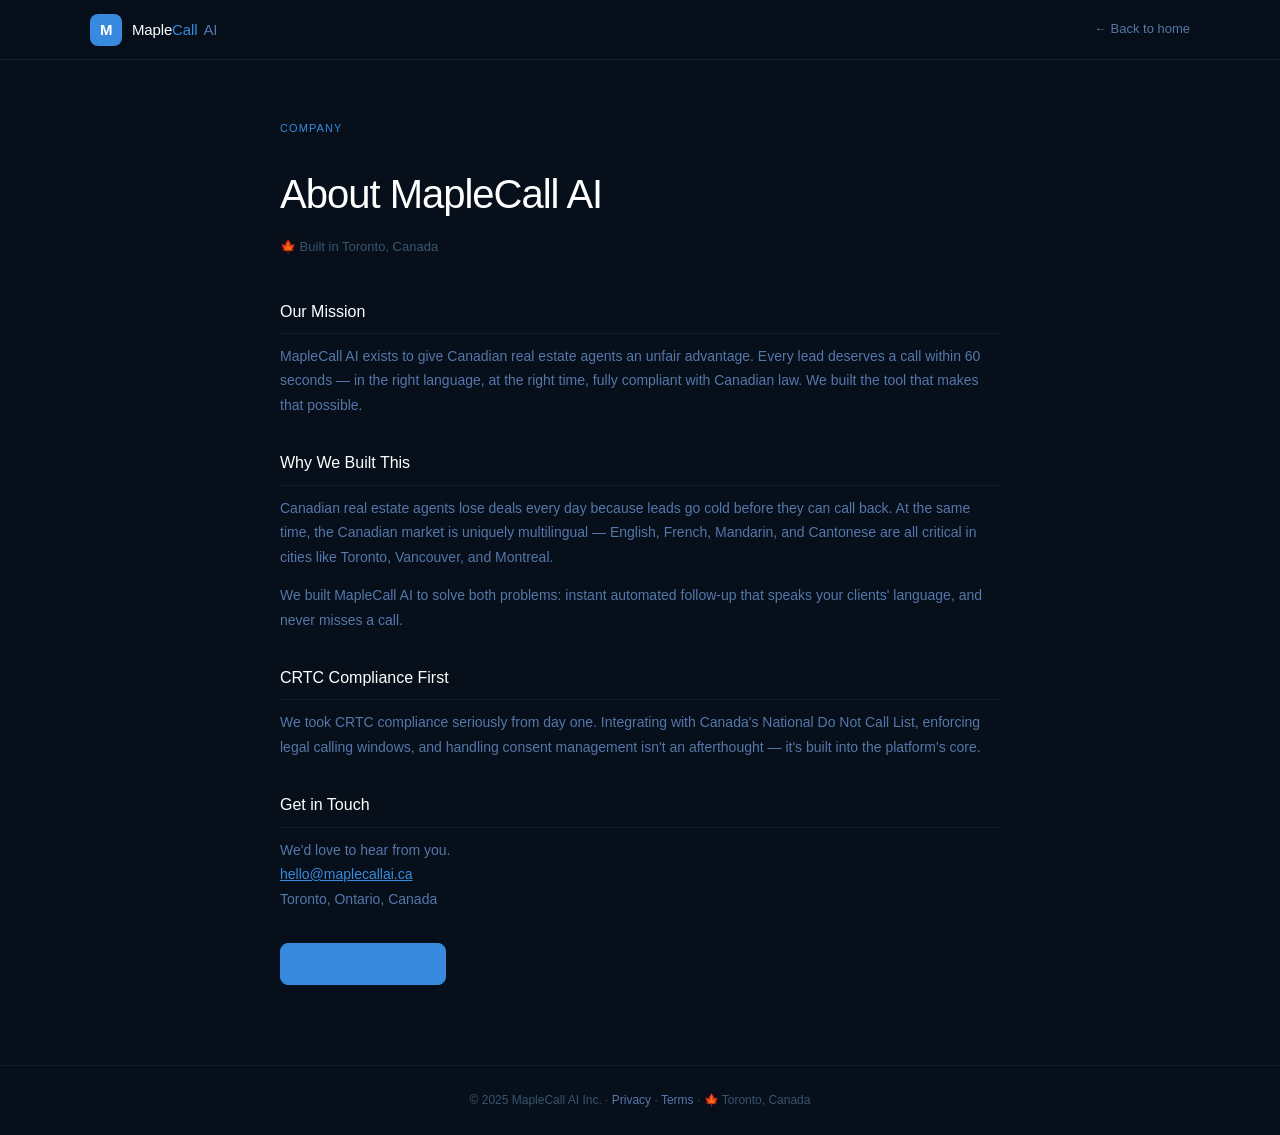
==== about.html @ d35c381b "Fix pricing toggle caching + create all missing pages PRICING TOGGLE: - Add vercel.json with Cache-C" ====
<!DOCTYPE html>
<html lang="en">
<head>
  <meta charset="UTF-8" />
  <meta name="viewport" content="width=device-width, initial-scale=1.0" />
  <title>About — MapleCall AI</title>
  <link rel="stylesheet" href="styles/main.css?v=2" />
  <link rel="stylesheet" href="styles/get-started.css" />
  <link rel="stylesheet" href="styles/legal.css" />
  <link rel="icon" type="image/svg+xml" href="assets/favicon.svg" />
</head>
<body class="legal-page">

  <header class="gs-nav">
    <div class="gs-nav__inner">
      <a href="index.html" class="nav__logo" aria-label="MapleCall AI Home">
        <div class="nav__logo-icon">M</div>
        <span class="nav__logo-text">
          <span class="nav__logo-maple">Maple</span><span class="nav__logo-call">Call</span> <span class="nav__logo-ai">AI</span>
        </span>
      </a>
      <a href="index.html" class="gs-nav__back">← Back to home</a>
    </div>
  </header>

  <main class="legal-main">
    <div class="legal-container">

      <div class="legal-header">
        <span class="section-label">Company</span>
        <h1 class="legal-title">About MapleCall AI</h1>
        <p class="legal-meta">🍁 Built in Toronto, Canada</p>
      </div>

      <div class="legal-body">

        <h2>Our Mission</h2>
        <p>MapleCall AI exists to give Canadian real estate agents an unfair advantage. Every lead deserves a call within 60 seconds — in the right language, at the right time, fully compliant with Canadian law. We built the tool that makes that possible.</p>

        <h2>Why We Built This</h2>
        <p>Canadian real estate agents lose deals every day because leads go cold before they can call back. At the same time, the Canadian market is uniquely multilingual — English, French, Mandarin, and Cantonese are all critical in cities like Toronto, Vancouver, and Montreal.</p>
        <p>We built MapleCall AI to solve both problems: instant automated follow-up that speaks your clients' language, and never misses a call.</p>

        <h2>CRTC Compliance First</h2>
        <p>We took CRTC compliance seriously from day one. Integrating with Canada's National Do Not Call List, enforcing legal calling windows, and handling consent management isn't an afterthought — it's built into the platform's core.</p>

        <h2>Get in Touch</h2>
        <p>We'd love to hear from you.<br />
        <a href="mailto:hello@maplecallai.ca">hello@maplecallai.ca</a><br />
        Toronto, Ontario, Canada</p>

        <div style="margin-top: 32px;">
          <a href="get-started.html?plan=pro" class="btn btn--primary">Book a Free Demo →</a>
        </div>

      </div>

    </div>
  </main>

  <footer class="gs-footer">
    <p>© 2025 MapleCall AI Inc. · <a href="privacy.html">Privacy</a> · <a href="terms.html">Terms</a> · 🍁 Toronto, Canada</p>
  </footer>

</body>
</html>
---- styles/main.css ----
/* =============================================================
   MapleCall AI — Main Stylesheet
   Brand: Dark navy base, electric blue accent, clean + flat
   Author: MapleCall AI
   ============================================================= */

/* =============================================================
   1. RESET & BASE
   ============================================================= */

*, *::before, *::after {
  box-sizing: border-box;
  margin: 0;
  padding: 0;
}

html {
  scroll-behavior: smooth;
  font-size: 14px;
  -webkit-font-smoothing: antialiased;
  -moz-osx-font-smoothing: grayscale;
  overflow-x: hidden; /* block horizontal scroll at root level */
}

body {
  background-color: #060f1a;
  color: #ffffff;
  font-family: -apple-system, BlinkMacSystemFont, 'Segoe UI', 'Helvetica Neue', Arial, sans-serif;
  font-size: 14px;
  line-height: 1.7;
  overflow-x: hidden;
  max-width: 100%;
}

a {
  color: inherit;
  text-decoration: none;
}

img, svg {
  display: block;
}

button {
  font-family: inherit;
  cursor: pointer;
  border: none;
  background: none;
}

ul {
  list-style: none;
}

/* =============================================================
   2. CSS VARIABLES
   ============================================================= */

:root {
  --bg:           #060f1a;
  --bg-card:      #0d1a27;
  --bg-input:     #091420;
  --accent:       #378ADD;
  --accent-hover: #4a96e8;
  --text-primary: #ffffff;
  --text-sec:     #5577aa;
  --text-muted:   #3a5570;
  --border:       #1a3a5c;
  --border-faint: #0d1f30;
  --radius-sm:    8px;
  --radius-md:    10px;
  --radius-lg:    14px;

  --nav-height:   64px;
  --container:    1140px;
  --section-pad:  80px 0;
}

/* =============================================================
   3. TYPOGRAPHY HELPERS
   ============================================================= */

.text-accent  { color: var(--accent); }
.text-muted   { color: var(--text-muted); }
.text-sec     { color: var(--text-sec); }

/* =============================================================
   4. LAYOUT UTILITIES
   ============================================================= */

.container {
  width: 100%;
  max-width: var(--container);
  margin: 0 auto;
  padding: 0 24px;
}

/* =============================================================
   5. BUTTONS
   ============================================================= */

.btn {
  display: inline-flex;
  align-items: center;
  gap: 8px;
  font-size: 13px;
  font-weight: 500;
  letter-spacing: 0.01em;
  border-radius: var(--radius-sm);
  transition: background 0.18s ease, color 0.18s ease, border-color 0.18s ease, opacity 0.18s ease;
  white-space: nowrap;
  cursor: pointer;
  text-align: center;
  justify-content: center;
}

/* Sizes */
.btn--sm  { padding: 7px 14px; font-size: 12px; }
.btn--lg  { padding: 13px 24px; font-size: 14px; }
.btn--block { width: 100%; display: flex; }

/* Variants */
.btn--primary {
  background: var(--accent);
  color: #ffffff;
  border: 1px solid var(--accent);
}
.btn--primary:hover {
  background: var(--accent-hover);
  border-color: var(--accent-hover);
}

.btn--ghost {
  background: transparent;
  color: var(--text-sec);
  border: 0.5px solid var(--border);
}
.btn--ghost:hover {
  color: #ffffff;
  border-color: var(--text-sec);
  background: rgba(255,255,255,0.03);
}

/* Padding default (md) */
.btn:not(.btn--sm):not(.btn--lg) { padding: 9px 18px; }

/* =============================================================
   6. SECTION SHARED STYLES
   ============================================================= */

section {
  padding: var(--section-pad);
}

.section-header {
  text-align: center;
  margin-bottom: 52px;
}

.section-label {
  display: inline-block;
  font-size: 11px;
  font-weight: 500;
  letter-spacing: 0.1em;
  text-transform: uppercase;
  color: var(--accent);
  margin-bottom: 12px;
}

.section-title {
  font-size: clamp(24px, 4vw, 36px);
  font-weight: 500;
  letter-spacing: -0.02em;
  color: var(--text-primary);
  line-height: 1.25;
  margin-bottom: 14px;
}

.section-desc {
  font-size: 15px;
  color: var(--text-sec);
  max-width: 560px;
  margin: 0 auto;
  line-height: 1.7;
}

/* =============================================================
   7. NAVBAR
   ============================================================= */

.nav {
  position: fixed;
  top: 0;
  left: 0;
  right: 0;
  z-index: 999;
  height: var(--nav-height);
  background: rgba(6, 15, 26, 0.85);
  backdrop-filter: blur(16px);
  -webkit-backdrop-filter: blur(16px);
  border-bottom: 0.5px solid var(--border-faint);
  transition: background 0.3s ease;
}

.nav.nav--scrolled {
  background: rgba(6, 15, 26, 0.97);
  border-bottom-color: var(--border);
}

.nav__inner {
  max-width: var(--container);
  margin: 0 auto;
  padding: 0 24px;
  height: var(--nav-height);
  display: flex;
  align-items: center;
  gap: 32px;
}

/* Logo */
.nav__logo {
  display: flex;
  align-items: center;
  gap: 10px;
  flex-shrink: 0;
}

.nav__logo-icon {
  width: 32px;
  height: 32px;
  background: var(--accent);
  border-radius: 8px;
  display: flex;
  align-items: center;
  justify-content: center;
  font-size: 15px;
  font-weight: 700;
  color: #ffffff;
  letter-spacing: -0.02em;
  flex-shrink: 0;
}

.nav__logo-text {
  font-size: 15px;
  font-weight: 500;
  letter-spacing: -0.01em;
}

.nav__logo-maple { color: #ffffff; }
.nav__logo-call  { color: var(--accent); }
.nav__logo-ai    { color: var(--text-sec); margin-left: 2px; }

/* Nav links */
.nav__links {
  display: flex;
  align-items: center;
  gap: 28px;
  margin: 0 auto;
}

.nav__link {
  font-size: 13px;
  color: var(--text-sec);
  transition: color 0.15s;
}
.nav__link:hover { color: #ffffff; }

/* Nav actions */
.nav__actions {
  display: flex;
  align-items: center;
  gap: 10px;
  flex-shrink: 0;
}

/* Hamburger — always visible on all screen sizes */
.nav__hamburger {
  display: flex;
  align-items: center;
  justify-content: center;
  width: 36px;
  height: 36px;
  font-size: 18px;
  color: var(--text-sec);
  margin-left: auto;
  border-radius: var(--radius-sm);
  border: 0.5px solid var(--border);
  background: var(--bg-card);
  transition: color 0.15s, border-color 0.15s, background 0.15s;
  line-height: 1;
  cursor: pointer;
  flex-shrink: 0;
}
.nav__hamburger:hover {
  color: #ffffff;
  border-color: var(--text-muted);
  background: rgba(255,255,255,0.06);
}
.nav__hamburger.active {
  color: #ffffff;
  border-color: var(--accent);
  background: rgba(55, 138, 221, 0.1);
}

/* Hide desktop nav links — hamburger handles all navigation */
.nav__links  { display: none; }
.nav__actions { display: none; }

/* ── Full overlay panel ── */
.nav__overlay {
  display: none;
  position: fixed;
  inset: 0;
  z-index: 998;
  padding: 16px;
  background: rgba(0, 0, 0, 0.55);
  backdrop-filter: blur(4px);
  -webkit-backdrop-filter: blur(4px);
  align-items: flex-start;
  justify-content: flex-end;
}
.nav__overlay.open { display: flex; }

.nav__panel {
  width: 100%;
  max-width: 380px;
  background: #0d1521;
  border: 0.5px solid var(--border);
  border-radius: 16px;
  overflow: hidden;
  margin-top: 8px;
}

/* Panel header */
.nav__panel-header {
  display: flex;
  align-items: center;
  justify-content: space-between;
  padding: 18px 20px;
  border-bottom: 0.5px solid var(--border-faint);
}

.nav__close {
  width: 32px;
  height: 32px;
  display: flex;
  align-items: center;
  justify-content: center;
  font-size: 16px;
  color: var(--text-sec);
  border: 0.5px solid var(--border);
  border-radius: var(--radius-sm);
  background: transparent;
  cursor: pointer;
  transition: color 0.15s, border-color 0.15s;
  flex-shrink: 0;
}
.nav__close:hover {
  color: #ffffff;
  border-color: var(--text-muted);
}

/* Panel links */
.nav__panel-links {
  display: flex;
  flex-direction: column;
}

.nav__panel-link {
  display: flex;
  align-items: center;
  justify-content: space-between;
  padding: 18px 20px;
  font-size: 16px;
  font-weight: 400;
  color: #c8d8e8;
  border-bottom: 0.5px solid var(--border-faint);
  transition: color 0.15s, background 0.15s;
}
.nav__panel-link:hover {
  color: #ffffff;
  background: rgba(255,255,255,0.03);
}
.nav__panel-link--active {
  color: var(--accent);
}
.nav__panel-link--active:hover {
  color: var(--accent-hover);
}

.nav__arrow {
  font-size: 16px;
  color: var(--text-muted);
  transition: color 0.15s, transform 0.15s;
}
.nav__panel-link:hover .nav__arrow {
  color: var(--accent);
  transform: translateX(3px);
}
.nav__panel-link--active .nav__arrow {
  color: var(--accent);
}

/* CTA */
.nav__panel-cta {
  display: flex;
  align-items: center;
  justify-content: center;
  margin: 16px;
  border-radius: var(--radius-sm);
  font-size: 15px;
  padding: 14px;
  width: calc(100% - 32px);
}


/* =============================================================
   8. HERO
   ============================================================= */

.hero {
  padding-top: calc(var(--nav-height) + 80px);
  padding-bottom: 80px;
  text-align: center;
}

.hero__badge {
  display: inline-flex;
  align-items: center;
  gap: 8px;
  font-size: 12px;
  color: var(--text-sec);
  border: 0.5px solid var(--border);
  border-radius: 20px;
  padding: 5px 14px;
  margin-bottom: 28px;
  background: var(--bg-card);
}

.badge__dot {
  width: 6px;
  height: 6px;
  border-radius: 50%;
  background: #22c55e;
  animation: pulse 2s infinite;
}

@keyframes pulse {
  0%, 100% { opacity: 1; }
  50%       { opacity: 0.4; }
}

.hero__headline {
  font-size: clamp(32px, 6vw, 60px);
  font-weight: 500;
  letter-spacing: -0.03em;
  line-height: 1.12;
  margin-bottom: 22px;
  color: var(--text-primary);
}

.hero__subheadline {
  font-size: 16px;
  color: var(--text-sec);
  max-width: 620px;
  margin: 0 auto 36px;
  line-height: 1.75;
}

.hero__subheadline strong {
  color: var(--text-primary);
  font-weight: 500;
}

.hero__actions {
  display: flex;
  align-items: center;
  justify-content: center;
  gap: 12px;
  flex-wrap: wrap;
  margin-bottom: 20px;
}

.hero__trust {
  display: flex;
  align-items: center;
  justify-content: center;
  gap: 6px;
  font-size: 12px;
  color: var(--text-muted);
  margin-bottom: 64px;
}

/* Hero mockup */
.hero__mockup {
  max-width: 720px;
  margin: 0 auto;
  border: 0.5px solid var(--border);
  border-radius: var(--radius-lg);
  overflow: hidden;
  background: var(--bg-card);
}

.mockup__bar {
  display: flex;
  align-items: center;
  gap: 8px;
  padding: 12px 16px;
  border-bottom: 0.5px solid var(--border-faint);
  background: #091420;
}

.mockup__dot {
  width: 10px;
  height: 10px;
  border-radius: 50%;
}
.mockup__dot--red    { background: #ff5f57; }
.mockup__dot--yellow { background: #febc2e; }
.mockup__dot--green  { background: #28c840; }

.mockup__title {
  font-size: 12px;
  color: var(--text-muted);
  margin-left: 8px;
}

.mockup__body {
  padding: 20px;
}

/* Feed */
.mockup__feed {
  display: flex;
  flex-direction: column;
  gap: 10px;
  margin-bottom: 16px;
  overflow: hidden; /* items animate inside — container never changes size */
}

.feed__item {
  display: flex;
  align-items: center;
  gap: 12px;
  padding: 12px 14px;
  border: 0.5px solid var(--border-faint);
  border-radius: var(--radius-sm);
  background: rgba(6, 15, 26, 0.5);
  text-align: left;
  transition: border-color 0.2s;
}

.feed__item--success {
  border-color: rgba(55, 138, 221, 0.3);
  background: rgba(55, 138, 221, 0.05);
}

.feed__icon {
  width: 32px;
  height: 32px;
  border-radius: 8px;
  background: rgba(55, 138, 221, 0.1);
  border: 0.5px solid rgba(55, 138, 221, 0.2);
  display: flex;
  align-items: center;
  justify-content: center;
  flex-shrink: 0;
}

.feed__content {
  display: flex;
  flex-direction: column;
  gap: 1px;
  flex: 1;
  min-width: 0;
}

.feed__label {
  font-size: 11px;
  font-weight: 500;
  letter-spacing: 0.05em;
  text-transform: uppercase;
  color: var(--text-sec);
}

.feed__name {
  font-size: 13px;
  font-weight: 500;
  color: var(--text-primary);
  white-space: nowrap;
  overflow: hidden;
  text-overflow: ellipsis;
}

.feed__detail {
  font-size: 11px;
  color: var(--text-muted);
}

.feed__status {
  font-size: 11px;
  font-weight: 500;
  padding: 3px 8px;
  border-radius: 4px;
  white-space: nowrap;
  flex-shrink: 0;
}

.feed__status--live {
  color: #22c55e;
  background: rgba(34, 197, 94, 0.1);
  border: 0.5px solid rgba(34, 197, 94, 0.2);
  animation: pulse 1.5s infinite;
}
.feed__status--booked {
  color: var(--accent);
  background: rgba(55, 138, 221, 0.1);
  border: 0.5px solid rgba(55, 138, 221, 0.2);
}
.feed__status--voicemail {
  color: var(--text-sec);
  background: rgba(85, 119, 170, 0.1);
  border: 0.5px solid rgba(85, 119, 170, 0.2);
}

/* Mockup stats row */
.mockup__stats {
  display: grid;
  grid-template-columns: repeat(3, 1fr);
  gap: 10px;
  border-top: 0.5px solid var(--border-faint);
  padding-top: 16px;
}

.mockup__stat {
  display: flex;
  flex-direction: column;
  align-items: center;
  gap: 2px;
  padding: 12px 8px;
  border: 0.5px solid var(--border-faint);
  border-radius: var(--radius-sm);
  background: rgba(6, 15, 26, 0.5);
}

.mockup__stat-value {
  font-size: 20px;
  font-weight: 500;
  color: var(--accent);
  letter-spacing: -0.02em;
}

.mockup__stat-label {
  font-size: 11px;
  color: var(--text-muted);
  text-align: center;
}


/* =============================================================
   9. STATS BAR
   ============================================================= */

.stats {
  padding: 48px 0;
  border-top: 0.5px solid var(--border-faint);
  border-bottom: 0.5px solid var(--border-faint);
}

.stats__grid {
  display: grid;
  grid-template-columns: 1fr auto 1fr auto 1fr auto 1fr;
  align-items: center;
  gap: 0;
}

.stats__item {
  display: flex;
  flex-direction: column;
  align-items: center;
  text-align: center;
  gap: 4px;
  padding: 8px 20px;
}

.stats__divider {
  width: 0.5px;
  height: 48px;
  background: var(--border-faint);
}

.stats__number {
  font-size: clamp(28px, 5vw, 44px);
  font-weight: 500;
  color: var(--accent);
  letter-spacing: -0.03em;
  line-height: 1;
}

.stats__unit {
  font-size: 0.55em;
  color: var(--text-sec);
}

.stats__label {
  font-size: 13px;
  font-weight: 500;
  color: var(--text-primary);
  margin-top: 4px;
}

.stats__desc {
  font-size: 11px;
  color: var(--text-muted);
}


/* =============================================================
   10. WHY MAPLECALL AI  (#why-us)
   ============================================================= */

.why-us {
  border-top: 0.5px solid var(--border-faint);
  background: var(--bg);
  padding: 72px 0;
}

/* ── Eyebrow / headline / subline ── */
.why-us__eyebrow {
  font-size: 11px;
  font-weight: 500;
  text-transform: uppercase;
  letter-spacing: 0.08em;
  color: var(--accent);
  margin-bottom: 10px;
}

.why-us__title {
  font-size: clamp(22px, 3.5vw, 30px);
  font-weight: 500;
  color: #fff;
  letter-spacing: -0.02em;
  line-height: 1.2;
  margin-bottom: 12px;
  max-width: 580px;
}

.why-us__subline {
  font-size: 14px;
  color: #5577aa;
  margin-bottom: 48px;
  max-width: 480px;
  line-height: 1.6;
}

/* ── Two-card comparison ── */
.why-us__compare-wrap {
  display: grid;
  grid-template-columns: 1fr 1fr;
  gap: 16px;
  margin-bottom: 48px;
}

.why-us__compare-card {
  border-radius: 12px;
  overflow: hidden;
}

/* Card headers */
.why-us__compare-header {
  padding: 14px 20px;
  font-size: 13px;
  font-weight: 500;
  display: flex;
  align-items: center;
  gap: 8px;
  border-radius: 12px 12px 0 0;
}

.why-us__compare-header--bad {
  background: #1a0a0a;
  color: #e24b4a;
  border: 0.5px solid #3a1515;
  border-bottom: none;
}

.why-us__compare-header--good {
  background: #0a1929;
  color: var(--accent);
  border: 0.5px solid #1a3a5c;
  border-bottom: none;
}

.why-us__hd-icon { font-size: 16px; }

/* Card bodies */
.why-us__compare-body {
  border-radius: 0 0 12px 12px;
}

.why-us__compare-body--bad {
  background: #110808;
  border: 0.5px solid #3a1515;
  border-top: none;
}

.why-us__compare-body--good {
  background: #0d1a27;
  border: 0.5px solid #1a3a5c;
  border-top: none;
}

/* Rows */
.why-us__compare-row {
  display: flex;
  align-items: center;
  gap: 12px;
  padding: 13px 20px;
  border-bottom: 0.5px solid;
  font-size: 13px;
}

.why-us__compare-body--bad  .why-us__compare-row { border-color: #2a1010; color: #6a4040; }
.why-us__compare-body--good .why-us__compare-row { border-color: #112233; color: #7a9fc0; }
.why-us__compare-row:last-child { border-bottom: none; }

.why-us__icon-x     { color: #e24b4a; font-size: 16px; font-weight: 500; flex-shrink: 0; }
.why-us__icon-check { color: var(--accent); font-size: 16px; font-weight: 500; flex-shrink: 0; }
.why-us__row-label--good { color: #c0d8f0; }

/* ── Stat cards ── */
.why-us__stats-row {
  display: grid;
  grid-template-columns: repeat(3, 1fr);
  gap: 16px;
}

.why-us__stat-card {
  background: #0d1a27;
  border: 0.5px solid #1a3a5c;
  border-radius: 12px;
  padding: 28px 24px;
  text-align: center;
}

.why-us__stat-bar {
  width: 40px;
  height: 2px;
  background: var(--accent);
  border-radius: 2px;
  margin: 0 auto 12px;
}

.why-us__stat-number {
  font-size: 36px;
  font-weight: 500;
  color: var(--accent);
  letter-spacing: -0.02em;
  margin-bottom: 6px;
}

.why-us__stat-label {
  font-size: 13px;
  color: #5577aa;
  line-height: 1.5;
}

.why-us__stat-desc {
  font-size: 11px;
  color: #2a4055;
  margin-top: 4px;
}

/* ── Responsive — mobile ── */
@media (max-width: 768px) {
  .why-us { padding: 52px 0; }

  .why-us__compare-wrap {
    grid-template-columns: 1fr;
  }

  .why-us__stats-row {
    grid-template-columns: 1fr;
  }
}


/* =============================================================
   11. FEATURES
   ============================================================= */

.features {
  border-top: 0.5px solid var(--border-faint);
}

.features__grid {
  display: grid;
  grid-template-columns: repeat(3, 1fr);
  gap: 16px;
}

/* =============================================================
   11. CARD COMPONENT
   ============================================================= */

.card {
  background: var(--bg-card);
  border: 0.5px solid var(--border);
  border-radius: var(--radius-md);
  padding: 28px;
  transition: border-color 0.2s ease, transform 0.2s ease;
}

.card:hover {
  border-color: rgba(55, 138, 221, 0.4);
  transform: translateY(-2px);
}

.card__icon {
  width: 40px;
  height: 40px;
  background: rgba(55, 138, 221, 0.1);
  border: 0.5px solid rgba(55, 138, 221, 0.2);
  border-radius: var(--radius-sm);
  display: flex;
  align-items: center;
  justify-content: center;
  margin-bottom: 16px;
}

.card__title {
  font-size: 15px;
  font-weight: 500;
  color: var(--text-primary);
  letter-spacing: -0.01em;
  margin-bottom: 8px;
}

.card__desc {
  font-size: 13px;
  color: var(--text-sec);
  line-height: 1.65;
  margin-bottom: 16px;
}

.card__tag {
  display: inline-block;
  font-size: 11px;
  font-weight: 500;
  letter-spacing: 0.04em;
  color: var(--accent);
  background: rgba(55, 138, 221, 0.08);
  border: 0.5px solid rgba(55, 138, 221, 0.18);
  border-radius: 4px;
  padding: 3px 8px;
}


/* =============================================================
   12. HOW IT WORKS
   ============================================================= */

.how-it-works {
  border-top: 0.5px solid var(--border-faint);
}

.steps {
  display: flex;
  flex-direction: column;
  gap: 0;
  max-width: 700px;
  margin: 0 auto;
}

.step {
  display: flex;
  gap: 28px;
  align-items: flex-start;
}

.step__number {
  font-size: 11px;
  font-weight: 600;
  letter-spacing: 0.1em;
  color: var(--accent);
  background: rgba(55, 138, 221, 0.08);
  border: 0.5px solid rgba(55, 138, 221, 0.2);
  border-radius: var(--radius-sm);
  width: 40px;
  height: 40px;
  display: flex;
  align-items: center;
  justify-content: center;
  flex-shrink: 0;
  margin-top: 4px;
}

.step__body {
  flex: 1;
  padding-bottom: 32px;
}

.step__connector {
  display: flex;
  justify-content: flex-start;
  padding-left: 19px;
  height: 0;
  overflow: visible;
  position: relative;
  margin: -4px 0;
}

.step__title {
  font-size: 17px;
  font-weight: 500;
  color: var(--text-primary);
  letter-spacing: -0.01em;
  margin-bottom: 8px;
}

.step__desc {
  font-size: 14px;
  color: var(--text-sec);
  line-height: 1.7;
  margin-bottom: 14px;
}

.step__list {
  display: flex;
  flex-direction: column;
  gap: 6px;
}

.step__list li {
  font-size: 13px;
  color: var(--text-muted);
  padding-left: 16px;
  position: relative;
}

.step__list li::before {
  content: '→';
  position: absolute;
  left: 0;
  color: var(--accent);
  font-size: 12px;
}


/* =============================================================
   13. COMPLIANCE
   ============================================================= */

.compliance {
  border-top: 0.5px solid var(--border-faint);
}

.compliance__inner {
  display: grid;
  grid-template-columns: 1fr 280px;
  gap: 60px;
  align-items: start;
}

.compliance__text .section-label {
  display: block;
  text-align: left;
  margin-bottom: 12px;
}

.compliance__text .section-title {
  text-align: left;
  max-width: none;
  margin-bottom: 12px;
}

.compliance__list {
  display: flex;
  flex-direction: column;
  gap: 16px;
  margin-top: 28px;
}

.compliance__list li {
  display: flex;
  gap: 14px;
  align-items: flex-start;
}

.compliance__check {
  color: #22c55e;
  font-size: 14px;
  font-weight: 700;
  flex-shrink: 0;
  margin-top: 1px;
  width: 20px;
}

.compliance__list li div {
  display: flex;
  flex-direction: column;
  gap: 2px;
}

.compliance__list li strong {
  font-size: 13px;
  font-weight: 500;
  color: var(--text-primary);
}

.compliance__list li span {
  font-size: 12px;
  color: var(--text-muted);
}

/* Compliance badges */
.compliance__badge-wrap {
  display: flex;
  flex-direction: column;
  gap: 12px;
  position: sticky;
  top: calc(var(--nav-height) + 24px);
}

.compliance__badge {
  display: flex;
  flex-direction: column;
  align-items: center;
  text-align: center;
  gap: 8px;
  padding: 24px 20px;
  background: var(--bg-card);
  border: 0.5px solid var(--border);
  border-radius: var(--radius-md);
}

.compliance__badge-icon {
  width: 52px;
  height: 52px;
  background: rgba(55, 138, 221, 0.08);
  border: 0.5px solid rgba(55, 138, 221, 0.2);
  border-radius: 12px;
  display: flex;
  align-items: center;
  justify-content: center;
}

.compliance__badge-title {
  font-size: 13px;
  font-weight: 500;
  color: var(--text-primary);
}

.compliance__badge-sub {
  font-size: 11px;
  color: var(--text-muted);
}


/* =============================================================
   14. PRICING
   ============================================================= */

.pricing {
  border-top: 0.5px solid var(--border-faint);
}

.pricing__toggle {
  display: flex;
  align-items: center;
  justify-content: center;
  gap: 4px;
  background: var(--bg-card);
  border: 0.5px solid var(--border);
  border-radius: var(--radius-sm);
  padding: 4px;
  width: fit-content;
  margin: 0 auto 48px;
}

.toggle__btn {
  display: flex;
  align-items: center;
  gap: 8px;
  font-size: 13px;
  font-weight: 500;
  color: #5577aa;
  padding: 7px 18px;
  border-radius: 6px;
  cursor: pointer;
  transition: background 0.18s, color 0.18s;
}
.toggle__btn--active {
  background: #378ADD;
  color: #ffffff;
}
.toggle__badge {
  font-size: 10px;
  font-weight: 600;
  color: #22c55e;
  background: rgba(34, 197, 94, 0.1);
  border: 0.5px solid rgba(34, 197, 94, 0.2);
  padding: 2px 6px;
  border-radius: 4px;
  letter-spacing: 0.03em;
}

.pricing__grid {
  display: grid;
  grid-template-columns: repeat(3, 1fr);
  gap: 16px;
  align-items: start;
}

.pricing__card {
  background: var(--bg-card);
  border: 0.5px solid var(--border);
  border-radius: var(--radius-md);
  padding: 32px 28px;
  position: relative;
  transition: border-color 0.2s;
}

.pricing__card:hover {
  border-color: rgba(55, 138, 221, 0.4);
}

.pricing__card--featured {
  border-color: var(--accent);
  border-width: 1px;
}

.pricing__popular {
  position: absolute;
  top: -12px;
  left: 50%;
  transform: translateX(-50%);
  font-size: 11px;
  font-weight: 600;
  letter-spacing: 0.06em;
  text-transform: uppercase;
  color: var(--bg);
  background: var(--accent);
  padding: 3px 14px;
  border-radius: 20px;
  white-space: nowrap;
}

.pricing__header {
  margin-bottom: 24px;
  padding-bottom: 24px;
  border-bottom: 0.5px solid var(--border-faint);
}

.pricing__tier {
  display: block;
  font-size: 11px;
  font-weight: 600;
  letter-spacing: 0.1em;
  text-transform: uppercase;
  color: var(--text-muted);
  margin-bottom: 10px;
}

.pricing__price {
  display: flex;
  align-items: flex-start;
  gap: 2px;
  margin-bottom: 10px;
}

.pricing__currency {
  font-size: 18px;
  font-weight: 400;
  color: var(--text-sec);
  margin-top: 6px;
}

.pricing__amount {
  font-size: 48px;
  font-weight: 500;
  color: var(--text-primary);
  letter-spacing: -0.04em;
  line-height: 1;
  transition: all 0.2s;
}

.pricing__period {
  font-size: 14px;
  color: var(--text-muted);
  margin-top: auto;
  padding-bottom: 6px;
}

.pricing__savings {
  font-size: 12px;
  font-weight: 500;
  color: #22c55e;
  background: rgba(34, 197, 94, 0.08);
  border: 0.5px solid rgba(34, 197, 94, 0.2);
  border-radius: 4px;
  padding: 4px 10px;
  margin-bottom: 10px;
  display: none;
  width: fit-content;
  transition: opacity 0.3s ease;
  opacity: 0;
}

.pricing__savings--visible {
  display: inline-block;
  opacity: 1;
  animation: savingsFadeIn 0.35s ease forwards;
}

@keyframes savingsFadeIn {
  from { opacity: 0; transform: translateY(-4px); }
  to   { opacity: 1; transform: translateY(0); }
}

.pricing__tagline {
  font-size: 12px;
  color: var(--text-muted);
  line-height: 1.6;
}

.pricing__features {
  display: flex;
  flex-direction: column;
  gap: 10px;
  margin-bottom: 28px;
}

.pricing__features li {
  display: flex;
  align-items: flex-start;
  gap: 10px;
  font-size: 13px;
  color: var(--text-sec);
  line-height: 1.5;
}

.pricing__features strong {
  color: var(--text-primary);
  font-weight: 500;
}

.feat__check {
  color: var(--accent);
  font-weight: 600;
  flex-shrink: 0;
  line-height: 1.5;
}
.feat__check--muted { color: var(--text-muted); }
.feat__muted { color: var(--text-muted); }

.pricing__note {
  text-align: center;
  font-size: 13px;
  color: var(--text-muted);
  margin-top: 32px;
  line-height: 1.6;
}

.pricing__link {
  color: var(--accent);
  text-decoration: underline;
  text-underline-offset: 2px;
}


/* =============================================================
   15. TESTIMONIALS
   ============================================================= */

.testimonials {
  border-top: 0.5px solid var(--border-faint);
}

.testimonials__grid {
  display: grid;
  grid-template-columns: repeat(3, 1fr);
  gap: 16px;
}

.testimonial__card {
  background: var(--bg-card);
  border: 0.5px solid var(--border);
  border-radius: var(--radius-md);
  padding: 28px;
  display: flex;
  flex-direction: column;
  gap: 16px;
}

.testimonial__stars {
  color: #f59e0b;
  font-size: 14px;
  letter-spacing: 2px;
}

.testimonial__quote {
  font-size: 14px;
  color: var(--text-sec);
  line-height: 1.7;
  flex: 1;
  font-style: italic;
}

.testimonial__quote::before { content: '"'; }
.testimonial__quote::after  { content: '"'; }

.testimonial__author {
  display: flex;
  align-items: center;
  gap: 12px;
  padding-top: 16px;
  border-top: 0.5px solid var(--border-faint);
}

.testimonial__avatar {
  width: 36px;
  height: 36px;
  border-radius: 50%;
  background: rgba(55, 138, 221, 0.15);
  border: 0.5px solid rgba(55, 138, 221, 0.3);
  display: flex;
  align-items: center;
  justify-content: center;
  font-size: 12px;
  font-weight: 600;
  color: var(--accent);
  flex-shrink: 0;
}

.testimonial__name {
  display: block;
  font-size: 13px;
  font-weight: 500;
  color: var(--text-primary);
}

.testimonial__role {
  display: block;
  font-size: 11px;
  color: var(--text-muted);
}


/* =============================================================
   16. CTA / DEMO SECTION
   ============================================================= */

.cta-section {
  border-top: 0.5px solid var(--border-faint);
}

.cta__inner {
  display: grid;
  grid-template-columns: 1fr 440px;
  gap: 64px;
  align-items: start;
}

.cta__text .section-label {
  display: block;
  text-align: left;
  margin-bottom: 12px;
}

.cta__title {
  font-size: clamp(24px, 4vw, 38px);
  font-weight: 500;
  letter-spacing: -0.02em;
  line-height: 1.2;
  color: var(--text-primary);
  margin-bottom: 16px;
}

.cta__desc {
  font-size: 15px;
  color: var(--text-sec);
  line-height: 1.75;
  margin-bottom: 28px;
}

.cta__checklist {
  display: flex;
  flex-direction: column;
  gap: 10px;
}

.cta__checklist li {
  font-size: 14px;
  color: var(--text-sec);
  display: flex;
  gap: 10px;
}

.cta__checklist li::before {
  content: '';
  /* checkmarks are inline in HTML */
}

/* Form */
.cta__form-wrap {
  background: var(--bg-card);
  border: 0.5px solid var(--border);
  border-radius: var(--radius-lg);
  padding: 32px;
}

.cta__form {
  display: flex;
  flex-direction: column;
  gap: 16px;
}

/* Plan pre-selection pill */
.form__plan-pill {
  display: flex;
  align-items: center;
  gap: 8px;
  padding: 8px 12px;
  background: rgba(55, 138, 221, 0.08);
  border: 0.5px solid rgba(55, 138, 221, 0.25);
  border-radius: var(--radius-sm);
  margin-bottom: 4px;
  font-size: 12px;
}

.form__plan-label {
  color: var(--text-muted);
}

.form__plan-name {
  color: var(--accent);
  font-weight: 500;
}

.form__plan-clear {
  margin-left: auto;
  font-size: 11px;
  color: var(--text-muted);
  cursor: pointer;
  padding: 2px 5px;
  border-radius: 4px;
  border: 0.5px solid transparent;
  transition: color 0.15s, border-color 0.15s;
}
.form__plan-clear:hover {
  color: #ef4444;
  border-color: rgba(239, 68, 68, 0.3);
}

/* Flash highlight when scrolled to from pricing */
.form--highlight {
  animation: formPulse 1.2s ease;
}

@keyframes formPulse {
  0%   { box-shadow: 0 0 0 0 rgba(55, 138, 221, 0); }
  30%  { box-shadow: 0 0 0 4px rgba(55, 138, 221, 0.25); }
  100% { box-shadow: 0 0 0 0 rgba(55, 138, 221, 0); }
}

.form__group {
  display: flex;
  flex-direction: column;
  gap: 6px;
}

.form__label {
  font-size: 11px;
  font-weight: 500;
  letter-spacing: 0.06em;
  text-transform: uppercase;
  color: var(--text-muted);
}

.form__input {
  background: var(--bg-input);
  border: 0.5px solid var(--border);
  border-radius: var(--radius-sm);
  color: var(--text-primary);
  font-size: 14px;
  font-family: inherit;
  padding: 10px 14px;
  transition: border-color 0.18s;
  outline: none;
  width: 100%;
  appearance: none;
}

.form__input::placeholder { color: var(--text-muted); }
.form__input:focus { border-color: var(--accent); }

.form__select {
  cursor: pointer;
  background-image: url("data:image/svg+xml,%3Csvg xmlns='http://www.w3.org/2000/svg' width='12' height='12' viewBox='0 0 24 24' fill='none'%3E%3Cpath d='M6 9l6 6 6-6' stroke='%235577aa' stroke-width='2' stroke-linecap='round' stroke-linejoin='round'/%3E%3C/svg%3E");
  background-repeat: no-repeat;
  background-position: right 12px center;
  padding-right: 32px;
}

.form__select option {
  background: #0d1a27;
  color: var(--text-primary);
}

.form__error {
  font-size: 12px;
  color: #ef4444;
  background: rgba(239, 68, 68, 0.08);
  border: 0.5px solid rgba(239, 68, 68, 0.2);
  border-radius: var(--radius-sm);
  padding: 10px 14px;
  line-height: 1.6;
}

.form__privacy {
  font-size: 11px;
  color: var(--text-muted);
  text-align: center;
  line-height: 1.6;
}

.form__link {
  color: var(--text-sec);
  text-decoration: underline;
  text-underline-offset: 2px;
}

/* Form success state */
.cta__form-success {
  display: none;
  flex-direction: column;
  align-items: center;
  text-align: center;
  gap: 12px;
  padding: 48px 20px;
}

.cta__form-success.visible {
  display: flex;
}

.success__icon {
  width: 52px;
  height: 52px;
  border-radius: 50%;
  background: rgba(34, 197, 94, 0.1);
  border: 0.5px solid rgba(34, 197, 94, 0.3);
  color: #22c55e;
  font-size: 22px;
  display: flex;
  align-items: center;
  justify-content: center;
}

.cta__form-success h3 {
  font-size: 18px;
  font-weight: 500;
  color: var(--text-primary);
}

.cta__form-success p {
  font-size: 13px;
  color: var(--text-sec);
  line-height: 1.65;
}


/* =============================================================
   17. FOOTER
   ============================================================= */

.footer {
  border-top: 0.5px solid var(--border-faint);
  padding: 60px 0 40px;
}

.footer__top {
  display: grid;
  grid-template-columns: 1fr 2fr;
  gap: 60px;
  margin-bottom: 48px;
  padding-bottom: 40px;
  border-bottom: 0.5px solid var(--border-faint);
}

.footer__brand .nav__logo {
  margin-bottom: 16px;
}

.footer__tagline {
  font-size: 13px;
  color: var(--text-muted);
  line-height: 1.65;
  margin-bottom: 10px;
  max-width: 280px;
}

.footer__canada {
  font-size: 12px;
  color: var(--text-muted);
}

.footer__links {
  display: grid;
  grid-template-columns: repeat(3, 1fr);
  gap: 32px;
}

.footer__col {
  display: flex;
  flex-direction: column;
  gap: 10px;
}

.footer__col-title {
  font-size: 11px;
  font-weight: 600;
  letter-spacing: 0.1em;
  text-transform: uppercase;
  color: var(--text-primary);
  margin-bottom: 4px;
}

.footer__link {
  font-size: 13px;
  color: var(--text-muted);
  transition: color 0.15s;
}
.footer__link:hover { color: var(--text-sec); }

/* Footer bottom */
.footer__bottom {
  display: flex;
  align-items: center;
  justify-content: space-between;
}

.footer__copy {
  font-size: 12px;
  color: var(--text-muted);
}

.footer__languages {
  display: flex;
  align-items: center;
  gap: 16px;
}

.footer__lang {
  font-size: 12px;
  color: var(--text-muted);
  cursor: pointer;
  transition: color 0.15s;
}
.footer__lang:hover { color: var(--text-sec); }
.footer__lang--active { color: var(--text-sec); }


/* =============================================================
   18. SCROLLBAR
   ============================================================= */

::-webkit-scrollbar { width: 6px; }
::-webkit-scrollbar-track { background: var(--bg); }
::-webkit-scrollbar-thumb {
  background: var(--border);
  border-radius: 3px;
}
::-webkit-scrollbar-thumb:hover { background: var(--text-muted); }


/* =============================================================
   19. SELECTION
   ============================================================= */

::selection {
  background: rgba(55, 138, 221, 0.25);
  color: var(--text-primary);
}


/* =============================================================
   20. RESPONSIVE — TABLET (max 1024px)
   ============================================================= */

@media (max-width: 1024px) {
  :root { --section-pad: 64px 0; }

  .features__grid       { grid-template-columns: repeat(2, 1fr); }
  .pricing__grid        { grid-template-columns: repeat(2, 1fr); }
  .testimonials__grid   { grid-template-columns: repeat(2, 1fr); }
  .compliance__inner    { grid-template-columns: 1fr; gap: 40px; }
  .compliance__badge-wrap {
    flex-direction: row;
    justify-content: center;
    flex-wrap: wrap;
    position: static;
  }
  .compliance__badge { flex: 1; min-width: 160px; max-width: 220px; }
  .cta__inner           { grid-template-columns: 1fr; gap: 40px; }
  .stats__grid          { grid-template-columns: repeat(2, 1fr); row-gap: 24px; }
  .stats__divider       { display: none; }
  .footer__top          { grid-template-columns: 1fr; gap: 40px; }
}


/* =============================================================
   21. RESPONSIVE — MOBILE (max 768px)
   ============================================================= */

@media (max-width: 768px) {
  :root { --section-pad: 52px 0; }

  /* Nav — hamburger already always visible, nothing extra needed */

  /* Hero */
  .hero { padding-top: calc(var(--nav-height) + 48px); }
  .hero__mockup { display: none; }
  .hero__trust  { flex-direction: column; gap: 4px; text-align: center; }

  /* Stats */
  .stats__grid { grid-template-columns: repeat(2, 1fr); }

  /* Features */
  .features__grid { grid-template-columns: 1fr; }

  /* Steps */
  .step__connector { display: none; }

  /* Pricing */
  .pricing__grid { grid-template-columns: 1fr; }
  .pricing__card--featured { order: -1; }

  /* Testimonials */
  .testimonials__grid { grid-template-columns: 1fr; }

  /* CTA */
  .cta__inner { grid-template-columns: 1fr; }
  .cta__form-wrap { padding: 24px 20px; }

  /* Footer */
  .footer__links { grid-template-columns: repeat(2, 1fr); }
  .footer__bottom { flex-direction: column; gap: 16px; align-items: flex-start; }
}


/* =============================================================
   22. RESPONSIVE — SMALL MOBILE (max 480px)
   ============================================================= */

@media (max-width: 480px) {
  .stats__grid    { grid-template-columns: 1fr; }
  .footer__links  { grid-template-columns: 1fr; }
  .hero__actions  { flex-direction: column; align-items: stretch; }
  .hero__actions .btn { width: 100%; }
  .pricing__toggle { width: 100%; }
}


/* =============================================================
   23. FOCUS STYLES (accessibility)
   ============================================================= */

:focus-visible {
  outline: 2px solid var(--accent);
  outline-offset: 3px;
  border-radius: 4px;
}


/* =============================================================
   24. REDUCED MOTION
   ============================================================= */

@media (prefers-reduced-motion: reduce) {
  *, *::before, *::after {
    animation-duration: 0.01ms !important;
    transition-duration: 0.01ms !important;
  }
  html { scroll-behavior: auto; }
}
---- styles/get-started.css ----
/* =============================================================
   MapleCall AI — Get Started Page
   ============================================================= */

.gs-page {
  min-height: 100vh;
  background: #060f1a;
}

/* ── Navbar ── */
.gs-nav {
  position: sticky;
  top: 0;
  z-index: 99;
  background: rgba(6, 15, 26, 0.95);
  backdrop-filter: blur(16px);
  border-bottom: 0.5px solid #0d1f30;
  padding: 0 24px;
  height: 60px;
  display: flex;
  align-items: center;
}

.gs-nav__inner {
  max-width: 1100px;
  margin: 0 auto;
  width: 100%;
  display: flex;
  align-items: center;
  justify-content: space-between;
}

.gs-nav__back {
  font-size: 13px;
  color: #5577aa;
  transition: color 0.15s;
}
.gs-nav__back:hover { color: #ffffff; }

/* ── Main layout ── */
.gs-main {
  padding: 48px 24px 80px;
}

.gs-container {
  max-width: 1000px;
  margin: 0 auto;
  display: grid;
  grid-template-columns: 1fr 1fr;
  gap: 48px;
  align-items: start;
}

/* ── Left — plan summary ── */
.gs-badge {
  display: inline-block;
  font-size: 11px;
  font-weight: 600;
  letter-spacing: 0.08em;
  text-transform: uppercase;
  color: #378ADD;
  background: rgba(55, 138, 221, 0.1);
  border: 0.5px solid rgba(55, 138, 221, 0.25);
  border-radius: 20px;
  padding: 4px 14px;
  margin-bottom: 20px;
}

.gs-title {
  font-size: clamp(24px, 4vw, 36px);
  font-weight: 500;
  letter-spacing: -0.02em;
  color: #ffffff;
  line-height: 1.2;
  margin-bottom: 10px;
}

.gs-subtitle {
  font-size: 14px;
  color: #5577aa;
  line-height: 1.7;
  margin-bottom: 32px;
}

/* Plan card */
.gs-plan-card {
  background: #0d1a27;
  border: 1px solid #1a3a5c;
  border-radius: 12px;
  overflow: hidden;
  margin-bottom: 28px;
}

.gs-plan-card--pro {
  border-color: #378ADD;
  box-shadow: 0 0 32px rgba(55, 138, 221, 0.08);
}

.gs-plan-header {
  display: flex;
  align-items: flex-start;
  justify-content: space-between;
  padding: 20px 22px;
  border-bottom: 0.5px solid #0d1f30;
}

.gs-plan-name {
  display: block;
  font-size: 15px;
  font-weight: 500;
  color: #ffffff;
  margin-bottom: 3px;
}

.gs-plan-tag {
  font-size: 11px;
  color: #3a5570;
}

.gs-plan-price {
  display: flex;
  align-items: flex-start;
  gap: 1px;
  flex-shrink: 0;
}

.gs-plan-currency {
  font-size: 14px;
  color: #5577aa;
  margin-top: 4px;
}

.gs-plan-amount {
  font-size: 36px;
  font-weight: 500;
  color: #378ADD;
  letter-spacing: -0.03em;
  line-height: 1;
}

.gs-plan-period {
  font-size: 12px;
  color: #3a5570;
  align-self: flex-end;
  padding-bottom: 4px;
}

.gs-plan-features {
  list-style: none;
  padding: 16px 22px;
  display: flex;
  flex-direction: column;
  gap: 10px;
}

.gs-plan-features li {
  display: flex;
  align-items: center;
  gap: 10px;
  font-size: 13px;
  color: #5577aa;
}

.gs-plan-features li::before {
  content: '✓';
  color: #378ADD;
  font-weight: 600;
  flex-shrink: 0;
}

/* Trust list */
.gs-trust {
  list-style: none;
  display: flex;
  flex-direction: column;
  gap: 10px;
  margin-bottom: 24px;
}

.gs-trust li {
  display: flex;
  align-items: center;
  gap: 10px;
  font-size: 13px;
  color: #5577aa;
}

.gs-switch {
  font-size: 12px;
  color: #3a5570;
}

.gs-switch__link {
  color: #378ADD;
  text-decoration: underline;
  text-underline-offset: 2px;
  transition: color 0.15s;
}
.gs-switch__link:hover { color: #4a96e8; }

/* ── Right — form ── */
.gs-form-wrap { position: sticky; top: 76px; }

.gs-form-card {
  background: #0d1a27;
  border: 0.5px solid #1a3a5c;
  border-radius: 14px;
  padding: 32px 28px;
}

.gs-form-title {
  font-size: 18px;
  font-weight: 500;
  color: #ffffff;
  letter-spacing: -0.01em;
  margin-bottom: 6px;
}

.gs-form-sub {
  font-size: 13px;
  color: #5577aa;
  margin-bottom: 24px;
}

.gs-form {
  display: flex;
  flex-direction: column;
  gap: 14px;
}

.gs-form__row {
  display: grid;
  grid-template-columns: 1fr 1fr;
  gap: 12px;
}

.gs-form__group {
  display: flex;
  flex-direction: column;
  gap: 5px;
}

.gs-form__label {
  font-size: 11px;
  font-weight: 500;
  letter-spacing: 0.06em;
  text-transform: uppercase;
  color: #3a5570;
}

.gs-form__input {
  background: #091420;
  border: 0.5px solid #1a3a5c;
  border-radius: 8px;
  color: #ffffff;
  font-size: 14px;
  font-family: inherit;
  padding: 10px 14px;
  transition: border-color 0.18s;
  outline: none;
  width: 100%;
  appearance: none;
}
.gs-form__input::placeholder { color: #3a5570; }
.gs-form__input:focus { border-color: #378ADD; }

.gs-form__select {
  cursor: pointer;
  background-image: url("data:image/svg+xml,%3Csvg xmlns='http://www.w3.org/2000/svg' width='12' height='12' viewBox='0 0 24 24' fill='none'%3E%3Cpath d='M6 9l6 6 6-6' stroke='%235577aa' stroke-width='2' stroke-linecap='round' stroke-linejoin='round'/%3E%3C/svg%3E");
  background-repeat: no-repeat;
  background-position: right 12px center;
  padding-right: 32px;
}
.gs-form__select option { background: #0d1a27; }

.gs-form__error {
  font-size: 12px;
  color: #ef4444;
  background: rgba(239, 68, 68, 0.08);
  border: 0.5px solid rgba(239, 68, 68, 0.2);
  border-radius: 6px;
  padding: 10px 14px;
  line-height: 1.6;
}

.gs-form__privacy {
  font-size: 11px;
  color: #3a5570;
  text-align: center;
  line-height: 1.6;
}

.gs-form__link { color: #5577aa; text-decoration: underline; }

/* Success state */
.gs-success {
  display: flex;
  flex-direction: column;
  align-items: center;
  text-align: center;
  padding: 40px 20px;
  gap: 12px;
}

.gs-success__icon {
  width: 56px;
  height: 56px;
  border-radius: 50%;
  background: rgba(34, 197, 94, 0.1);
  border: 0.5px solid rgba(34, 197, 94, 0.3);
  color: #22c55e;
  font-size: 24px;
  display: flex;
  align-items: center;
  justify-content: center;
}

.gs-success__title {
  font-size: 20px;
  font-weight: 500;
  color: #ffffff;
}

.gs-success__text {
  font-size: 13px;
  color: #5577aa;
  line-height: 1.65;
}

/* ── Footer ── */
.gs-footer {
  text-align: center;
  padding: 24px;
  border-top: 0.5px solid #0d1f30;
  font-size: 12px;
  color: #3a5570;
}
.gs-footer a { color: #5577aa; }
.gs-footer a:hover { color: #ffffff; }

/* ── Responsive ── */
@media (max-width: 768px) {
  .gs-container {
    grid-template-columns: 1fr;
    gap: 32px;
  }

  .gs-form-wrap { position: static; }

  .gs-form__row { grid-template-columns: 1fr; }

  .gs-form-card { padding: 24px 20px; }
}
---- styles/legal.css ----
/* =============================================================
   MapleCall AI — Legal / About pages
   ============================================================= */

.legal-page { min-height: 100vh; background: #060f1a; }

.legal-main  { padding: 56px 24px 80px; }

.legal-container {
  max-width: 720px;
  margin: 0 auto;
}

.legal-header  { margin-bottom: 40px; }

.legal-title {
  font-size: clamp(28px, 5vw, 40px);
  font-weight: 500;
  letter-spacing: -0.025em;
  color: #ffffff;
  margin: 10px 0 8px;
}

.legal-meta {
  font-size: 13px;
  color: #3a5570;
}

/* Body prose */
.legal-body h2 {
  font-size: 16px;
  font-weight: 500;
  color: #ffffff;
  margin: 32px 0 10px;
  padding-bottom: 8px;
  border-bottom: 0.5px solid #0d1f30;
}

.legal-body p {
  font-size: 14px;
  color: #5577aa;
  line-height: 1.75;
  margin-bottom: 14px;
}

.legal-body ul {
  padding-left: 20px;
  margin-bottom: 14px;
  display: flex;
  flex-direction: column;
  gap: 8px;
}

.legal-body li {
  font-size: 14px;
  color: #5577aa;
  line-height: 1.65;
}

.legal-body a { color: #378ADD; text-decoration: underline; }
.legal-body a:hover { color: #4a96e8; }
.legal-body strong { color: #7a9bbf; font-weight: 500; }
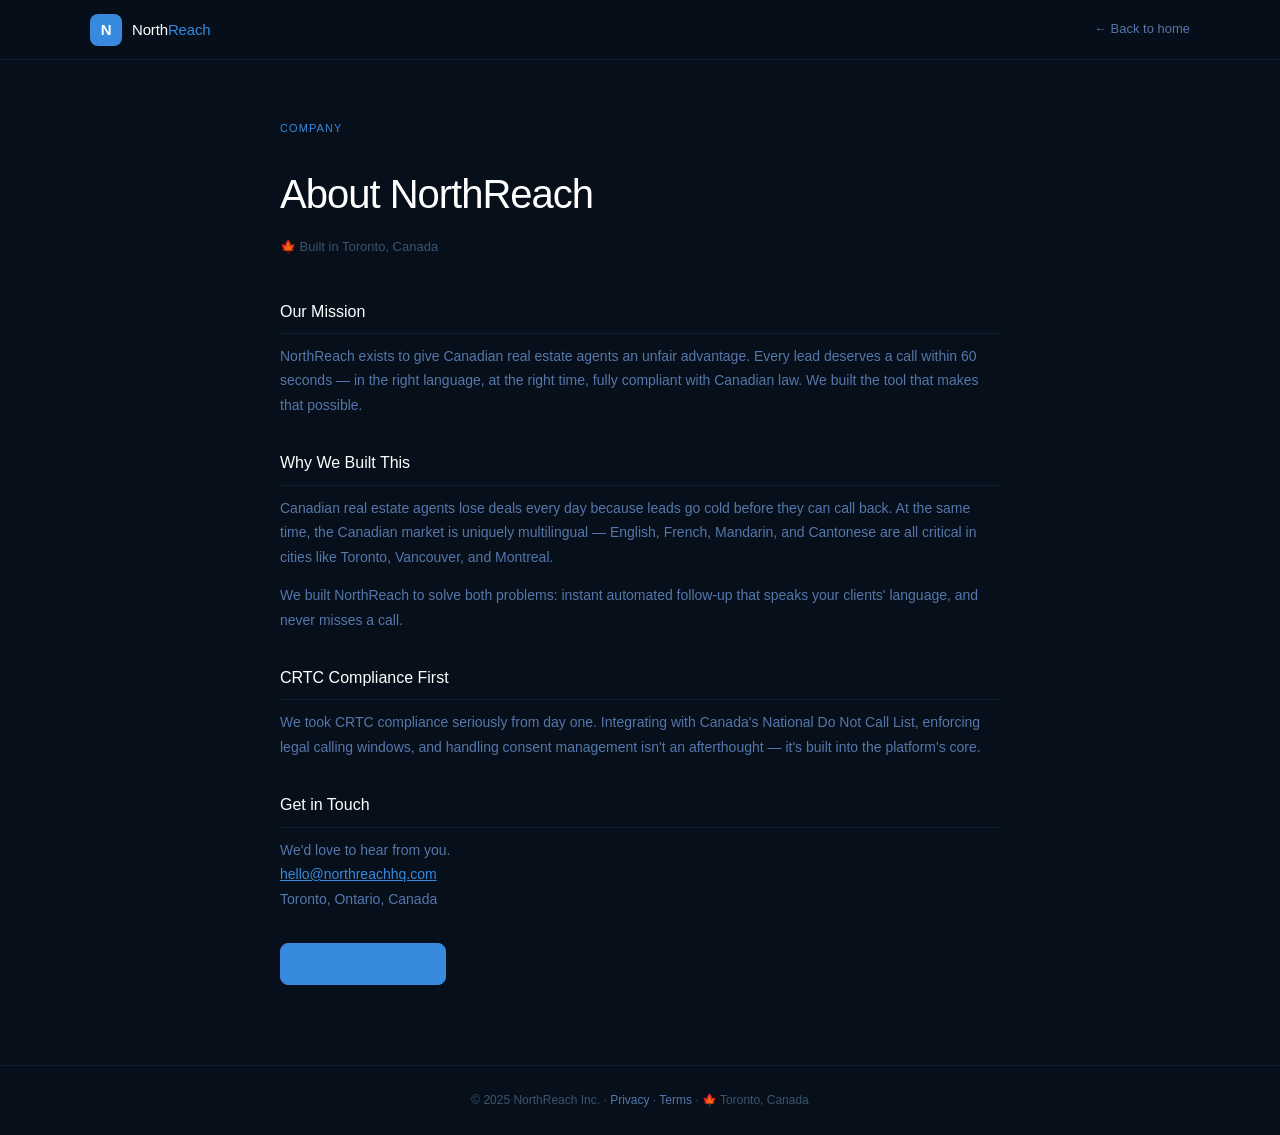
==== commit 48fec778: "Rebrand MapleCall AI to NorthReach Switch product name and domain to NorthReach / northreachhq.com a" ====
--- a/about.html
+++ b/about.html
@@ -3,7 +3,7 @@
 <head>
   <meta charset="UTF-8" />
   <meta name="viewport" content="width=device-width, initial-scale=1.0" />
-  <title>About — MapleCall AI</title>
+  <title>About — NorthReach</title>
   <link rel="stylesheet" href="styles/main.css?v=2" />
   <link rel="stylesheet" href="styles/get-started.css" />
   <link rel="stylesheet" href="styles/legal.css" />
@@ -13,10 +13,10 @@
 
   <header class="gs-nav">
     <div class="gs-nav__inner">
-      <a href="index.html" class="nav__logo" aria-label="MapleCall AI Home">
-        <div class="nav__logo-icon">M</div>
+      <a href="index.html" class="nav__logo" aria-label="NorthReach Home">
+        <div class="nav__logo-icon">N</div>
         <span class="nav__logo-text">
-          <span class="nav__logo-maple">Maple</span><span class="nav__logo-call">Call</span> <span class="nav__logo-ai">AI</span>
+          <span class="nav__logo-maple">North</span><span class="nav__logo-call">Reach</span>
         </span>
       </a>
       <a href="index.html" class="gs-nav__back">← Back to home</a>
@@ -28,25 +28,25 @@
 
       <div class="legal-header">
         <span class="section-label">Company</span>
-        <h1 class="legal-title">About MapleCall AI</h1>
+        <h1 class="legal-title">About NorthReach</h1>
         <p class="legal-meta">🍁 Built in Toronto, Canada</p>
       </div>
 
       <div class="legal-body">
 
         <h2>Our Mission</h2>
-        <p>MapleCall AI exists to give Canadian real estate agents an unfair advantage. Every lead deserves a call within 60 seconds — in the right language, at the right time, fully compliant with Canadian law. We built the tool that makes that possible.</p>
+        <p>NorthReach exists to give Canadian real estate agents an unfair advantage. Every lead deserves a call within 60 seconds — in the right language, at the right time, fully compliant with Canadian law. We built the tool that makes that possible.</p>
 
         <h2>Why We Built This</h2>
         <p>Canadian real estate agents lose deals every day because leads go cold before they can call back. At the same time, the Canadian market is uniquely multilingual — English, French, Mandarin, and Cantonese are all critical in cities like Toronto, Vancouver, and Montreal.</p>
-        <p>We built MapleCall AI to solve both problems: instant automated follow-up that speaks your clients' language, and never misses a call.</p>
+        <p>We built NorthReach to solve both problems: instant automated follow-up that speaks your clients' language, and never misses a call.</p>
 
         <h2>CRTC Compliance First</h2>
         <p>We took CRTC compliance seriously from day one. Integrating with Canada's National Do Not Call List, enforcing legal calling windows, and handling consent management isn't an afterthought — it's built into the platform's core.</p>
 
         <h2>Get in Touch</h2>
         <p>We'd love to hear from you.<br />
-        <a href="mailto:hello@maplecallai.ca">hello@maplecallai.ca</a><br />
+        <a href="mailto:hello@northreachhq.com">hello@northreachhq.com</a><br />
         Toronto, Ontario, Canada</p>
 
         <div style="margin-top: 32px;">
@@ -59,7 +59,7 @@
   </main>
 
   <footer class="gs-footer">
-    <p>© 2025 MapleCall AI Inc. · <a href="privacy.html">Privacy</a> · <a href="terms.html">Terms</a> · 🍁 Toronto, Canada</p>
+    <p>© 2025 NorthReach Inc. · <a href="privacy.html">Privacy</a> · <a href="terms.html">Terms</a> · 🍁 Toronto, Canada</p>
   </footer>
 
 </body>
--- a/styles/main.css
+++ b/styles/main.css
@@ -1,7 +1,7 @@
 /* =============================================================
-   MapleCall AI — Main Stylesheet
+   NorthReach — Main Stylesheet
    Brand: Dark navy base, electric blue accent, clean + flat
-   Author: MapleCall AI
+   Author: NorthReach
    ============================================================= */
 
 /* =============================================================
@@ -402,15 +402,29 @@
 }
 
 /* CTA */
+.nav__panel-auth {
+  display: flex;
+  flex-direction: column;
+  gap: 8px;
+  padding: 0 16px 16px;
+}
+
+.nav__panel-link-btn {
+  display: flex;
+  align-items: center;
+  justify-content: center;
+  border-radius: var(--radius-sm);
+  font-size: 15px;
+  padding: 13px;
+}
+
 .nav__panel-cta {
   display: flex;
   align-items: center;
   justify-content: center;
-  margin: 16px;
   border-radius: var(--radius-sm);
   font-size: 15px;
   padding: 14px;
-  width: calc(100% - 32px);
 }
 
 
@@ -481,6 +495,20 @@
   margin-bottom: 20px;
 }
 
+.hero__login-prompt {
+  font-size: 13px;
+  color: #3a5570;
+  text-align: center;
+  margin-bottom: 14px;
+}
+.hero__login-prompt a {
+  color: #378ADD;
+  text-decoration: underline;
+  text-underline-offset: 2px;
+  transition: color 0.15s;
+}
+.hero__login-prompt a:hover { color: #4a96e8; }
+
 .hero__trust {
   display: flex;
   align-items: center;
@@ -716,7 +744,7 @@
 
 
 /* =============================================================
-   10. WHY MAPLECALL AI  (#why-us)
+   10. WHY NORTHREACH  (#why-us)
    ============================================================= */
 
 .why-us {
--- a/styles/get-started.css
+++ b/styles/get-started.css
@@ -1,5 +1,5 @@
 /* =============================================================
-   MapleCall AI — Get Started Page
+   NorthReach — Get Started Page
    ============================================================= */
 
 .gs-page {
--- a/styles/legal.css
+++ b/styles/legal.css
@@ -1,5 +1,5 @@
 /* =============================================================
-   MapleCall AI — Legal / About pages
+   NorthReach — Legal / About pages
    ============================================================= */
 
 .legal-page { min-height: 100vh; background: #060f1a; }
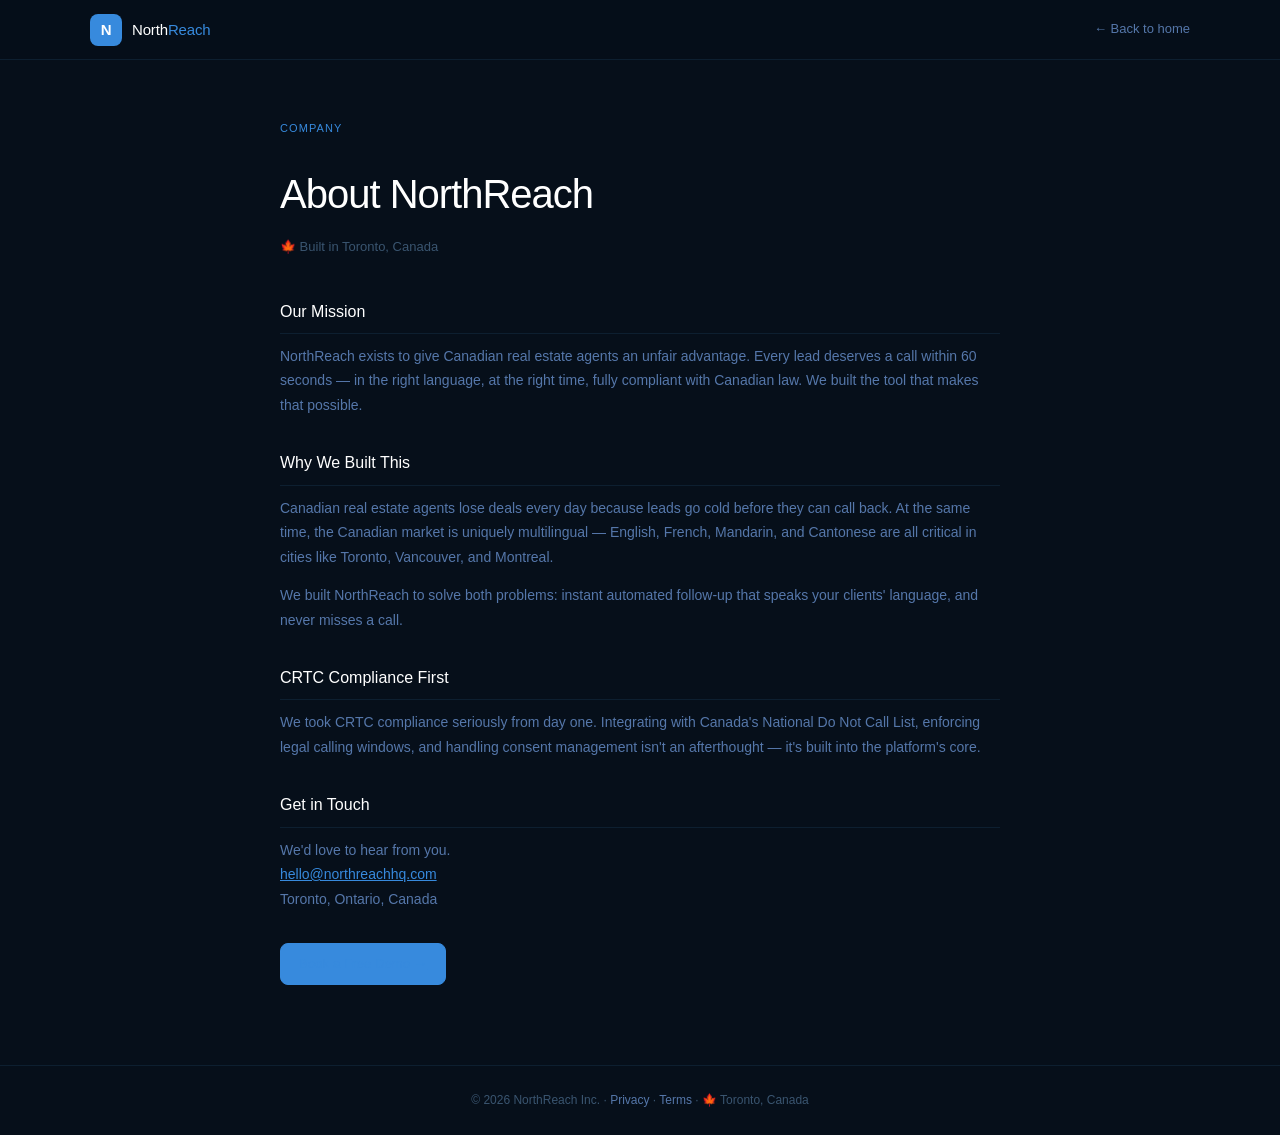
==== commit b13bd0d1: "Bump footer copyright year to 2026" ====
--- a/about.html
+++ b/about.html
@@ -59,7 +59,7 @@
   </main>
 
   <footer class="gs-footer">
-    <p>© 2025 NorthReach Inc. · <a href="privacy.html">Privacy</a> · <a href="terms.html">Terms</a> · 🍁 Toronto, Canada</p>
+    <p>© 2026 NorthReach Inc. · <a href="privacy.html">Privacy</a> · <a href="terms.html">Terms</a> · 🍁 Toronto, Canada</p>
   </footer>
 
 </body>
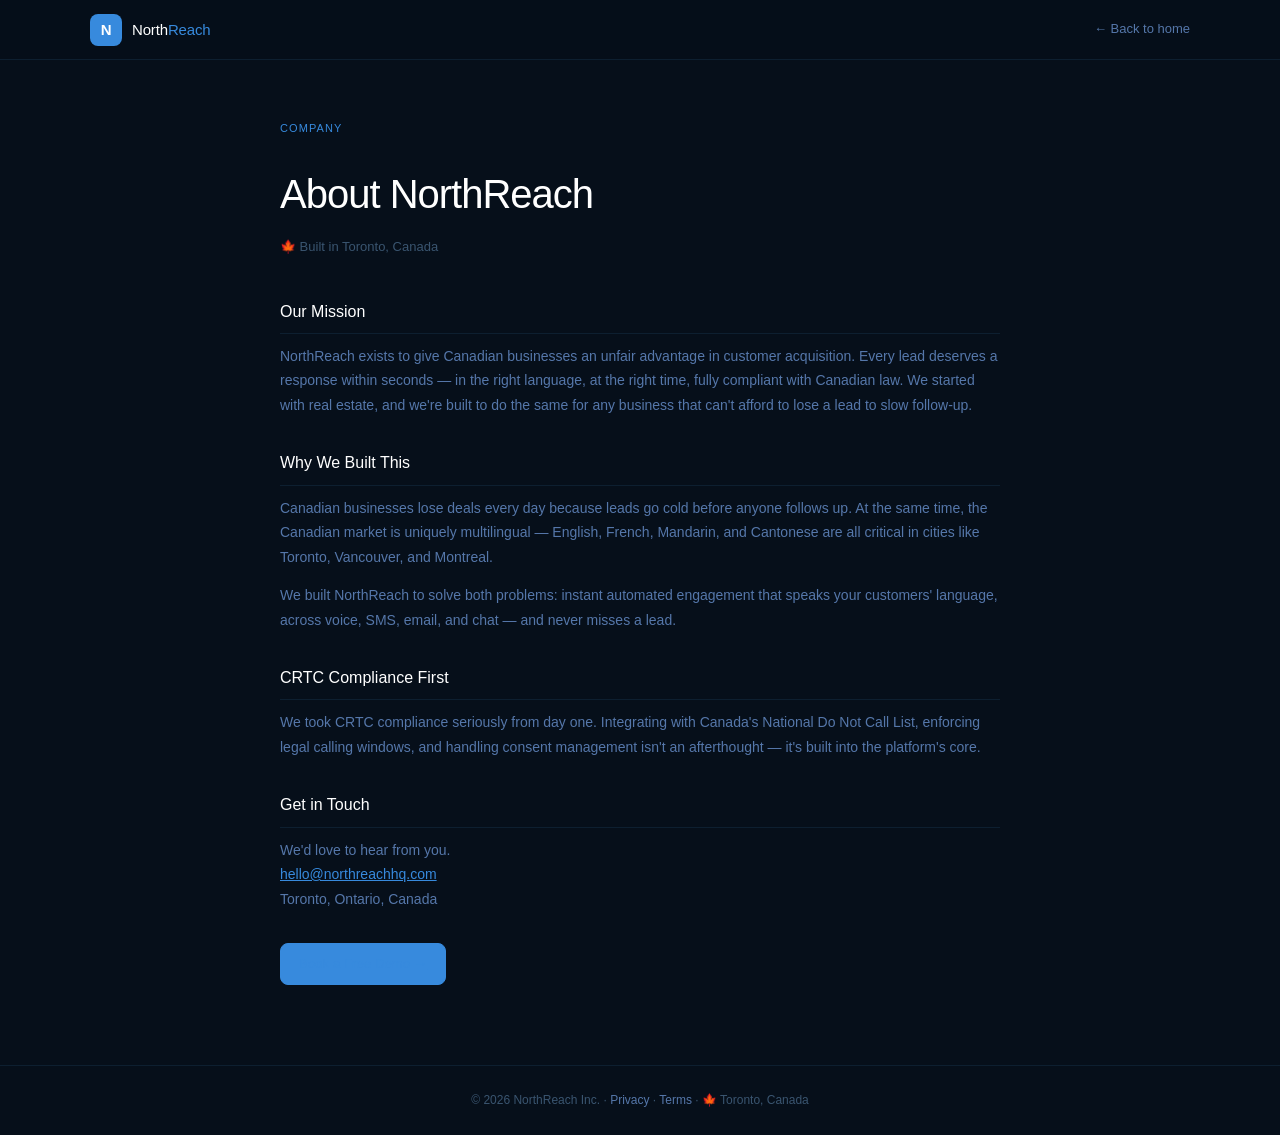
==== commit fd42aae7: "Reposition NorthReach as a multi-industry customer acquisition platform Remove fabricated testimonia" ====
--- a/about.html
+++ b/about.html
@@ -35,11 +35,11 @@
       <div class="legal-body">
 
         <h2>Our Mission</h2>
-        <p>NorthReach exists to give Canadian real estate agents an unfair advantage. Every lead deserves a call within 60 seconds — in the right language, at the right time, fully compliant with Canadian law. We built the tool that makes that possible.</p>
+        <p>NorthReach exists to give Canadian businesses an unfair advantage in customer acquisition. Every lead deserves a response within seconds — in the right language, at the right time, fully compliant with Canadian law. We started with real estate, and we're built to do the same for any business that can't afford to lose a lead to slow follow-up.</p>
 
         <h2>Why We Built This</h2>
-        <p>Canadian real estate agents lose deals every day because leads go cold before they can call back. At the same time, the Canadian market is uniquely multilingual — English, French, Mandarin, and Cantonese are all critical in cities like Toronto, Vancouver, and Montreal.</p>
-        <p>We built NorthReach to solve both problems: instant automated follow-up that speaks your clients' language, and never misses a call.</p>
+        <p>Canadian businesses lose deals every day because leads go cold before anyone follows up. At the same time, the Canadian market is uniquely multilingual — English, French, Mandarin, and Cantonese are all critical in cities like Toronto, Vancouver, and Montreal.</p>
+        <p>We built NorthReach to solve both problems: instant automated engagement that speaks your customers' language, across voice, SMS, email, and chat — and never misses a lead.</p>
 
         <h2>CRTC Compliance First</h2>
         <p>We took CRTC compliance seriously from day one. Integrating with Canada's National Do Not Call List, enforcing legal calling windows, and handling consent management isn't an afterthought — it's built into the platform's core.</p>
--- a/styles/main.css
+++ b/styles/main.css
@@ -686,6 +686,111 @@
 
 
 /* =============================================================
+   8.5 INDUSTRIES ROW
+   ============================================================= */
+
+.industries {
+  padding: 40px 0;
+  border-top: 0.5px solid var(--border-faint);
+}
+
+.industries__eyebrow {
+  display: block;
+  font-size: 11px;
+  font-weight: 600;
+  text-transform: uppercase;
+  letter-spacing: 0.07em;
+  color: var(--text-muted);
+  text-align: center;
+  margin-bottom: 20px;
+}
+
+.industries__row {
+  display: flex;
+  flex-wrap: wrap;
+  justify-content: center;
+  gap: 12px;
+}
+
+.industries__item {
+  display: flex;
+  align-items: center;
+  gap: 8px;
+  padding: 10px 16px;
+  background: var(--bg-card);
+  border: 0.5px solid var(--border);
+  border-radius: var(--radius-sm);
+}
+
+.industries__icon {
+  font-size: 16px;
+}
+
+.industries__name {
+  font-size: 13px;
+  color: #ffffff;
+  font-weight: 500;
+}
+
+.industries__status {
+  font-size: 10px;
+  font-weight: 600;
+  text-transform: uppercase;
+  letter-spacing: 0.05em;
+  color: var(--text-muted);
+  padding: 2px 8px;
+  border-radius: 100px;
+  background: rgba(255,255,255,0.04);
+}
+
+.industries__status--live {
+  color: #ffffff;
+  background: var(--accent);
+}
+
+.industries__item--live {
+  border-color: var(--accent);
+}
+
+
+/* =============================================================
+   8.6 VISION STATEMENT
+   ============================================================= */
+
+.vision {
+  padding: 64px 0;
+  border-top: 0.5px solid var(--border-faint);
+  text-align: center;
+}
+
+.vision__eyebrow {
+  display: block;
+  font-size: 11px;
+  font-weight: 600;
+  text-transform: uppercase;
+  letter-spacing: 0.07em;
+  color: var(--accent);
+  margin-bottom: 12px;
+}
+
+.vision__title {
+  font-size: 32px;
+  font-weight: 500;
+  letter-spacing: -0.02em;
+  color: #ffffff;
+  margin-bottom: 16px;
+}
+
+.vision__desc {
+  font-size: 15px;
+  line-height: 1.7;
+  color: var(--text-sec);
+  max-width: 640px;
+  margin: 0 auto;
+}
+
+
+/* =============================================================
    9. STATS BAR
    ============================================================= */
 
@@ -990,6 +1095,49 @@
 
 .how-it-works {
   border-top: 0.5px solid var(--border-faint);
+}
+
+.flow {
+  display: flex;
+  flex-wrap: wrap;
+  align-items: center;
+  justify-content: center;
+  gap: 10px;
+  max-width: 900px;
+  margin: 0 auto;
+}
+
+.flow__step {
+  display: flex;
+  flex-direction: column;
+  align-items: center;
+  gap: 6px;
+  padding: 16px 14px;
+  background: var(--bg-card);
+  border: 0.5px solid var(--border);
+  border-radius: var(--radius-sm);
+  min-width: 120px;
+  text-align: center;
+}
+
+.flow__icon {
+  font-size: 22px;
+}
+
+.flow__label {
+  font-size: 12px;
+  color: #ffffff;
+  font-weight: 500;
+}
+
+.flow__arrow {
+  color: var(--text-muted);
+  font-size: 16px;
+  flex-shrink: 0;
+}
+
+.section-header--spaced {
+  margin-top: 64px;
 }
 
 .steps {
@@ -1394,84 +1542,6 @@
   color: var(--accent);
   text-decoration: underline;
   text-underline-offset: 2px;
-}
-
-
-/* =============================================================
-   15. TESTIMONIALS
-   ============================================================= */
-
-.testimonials {
-  border-top: 0.5px solid var(--border-faint);
-}
-
-.testimonials__grid {
-  display: grid;
-  grid-template-columns: repeat(3, 1fr);
-  gap: 16px;
-}
-
-.testimonial__card {
-  background: var(--bg-card);
-  border: 0.5px solid var(--border);
-  border-radius: var(--radius-md);
-  padding: 28px;
-  display: flex;
-  flex-direction: column;
-  gap: 16px;
-}
-
-.testimonial__stars {
-  color: #f59e0b;
-  font-size: 14px;
-  letter-spacing: 2px;
-}
-
-.testimonial__quote {
-  font-size: 14px;
-  color: var(--text-sec);
-  line-height: 1.7;
-  flex: 1;
-  font-style: italic;
-}
-
-.testimonial__quote::before { content: '"'; }
-.testimonial__quote::after  { content: '"'; }
-
-.testimonial__author {
-  display: flex;
-  align-items: center;
-  gap: 12px;
-  padding-top: 16px;
-  border-top: 0.5px solid var(--border-faint);
-}
-
-.testimonial__avatar {
-  width: 36px;
-  height: 36px;
-  border-radius: 50%;
-  background: rgba(55, 138, 221, 0.15);
-  border: 0.5px solid rgba(55, 138, 221, 0.3);
-  display: flex;
-  align-items: center;
-  justify-content: center;
-  font-size: 12px;
-  font-weight: 600;
-  color: var(--accent);
-  flex-shrink: 0;
-}
-
-.testimonial__name {
-  display: block;
-  font-size: 13px;
-  font-weight: 500;
-  color: var(--text-primary);
-}
-
-.testimonial__role {
-  display: block;
-  font-size: 11px;
-  color: var(--text-muted);
 }
 
 
@@ -1861,12 +1931,13 @@
   /* Steps */
   .step__connector { display: none; }
 
+  /* Flow diagram */
+  .flow { flex-direction: column; }
+  .flow__arrow { transform: rotate(90deg); }
+
   /* Pricing */
   .pricing__grid { grid-template-columns: 1fr; }
   .pricing__card--featured { order: -1; }
-
-  /* Testimonials */
-  .testimonials__grid { grid-template-columns: 1fr; }
 
   /* CTA */
   .cta__inner { grid-template-columns: 1fr; }
